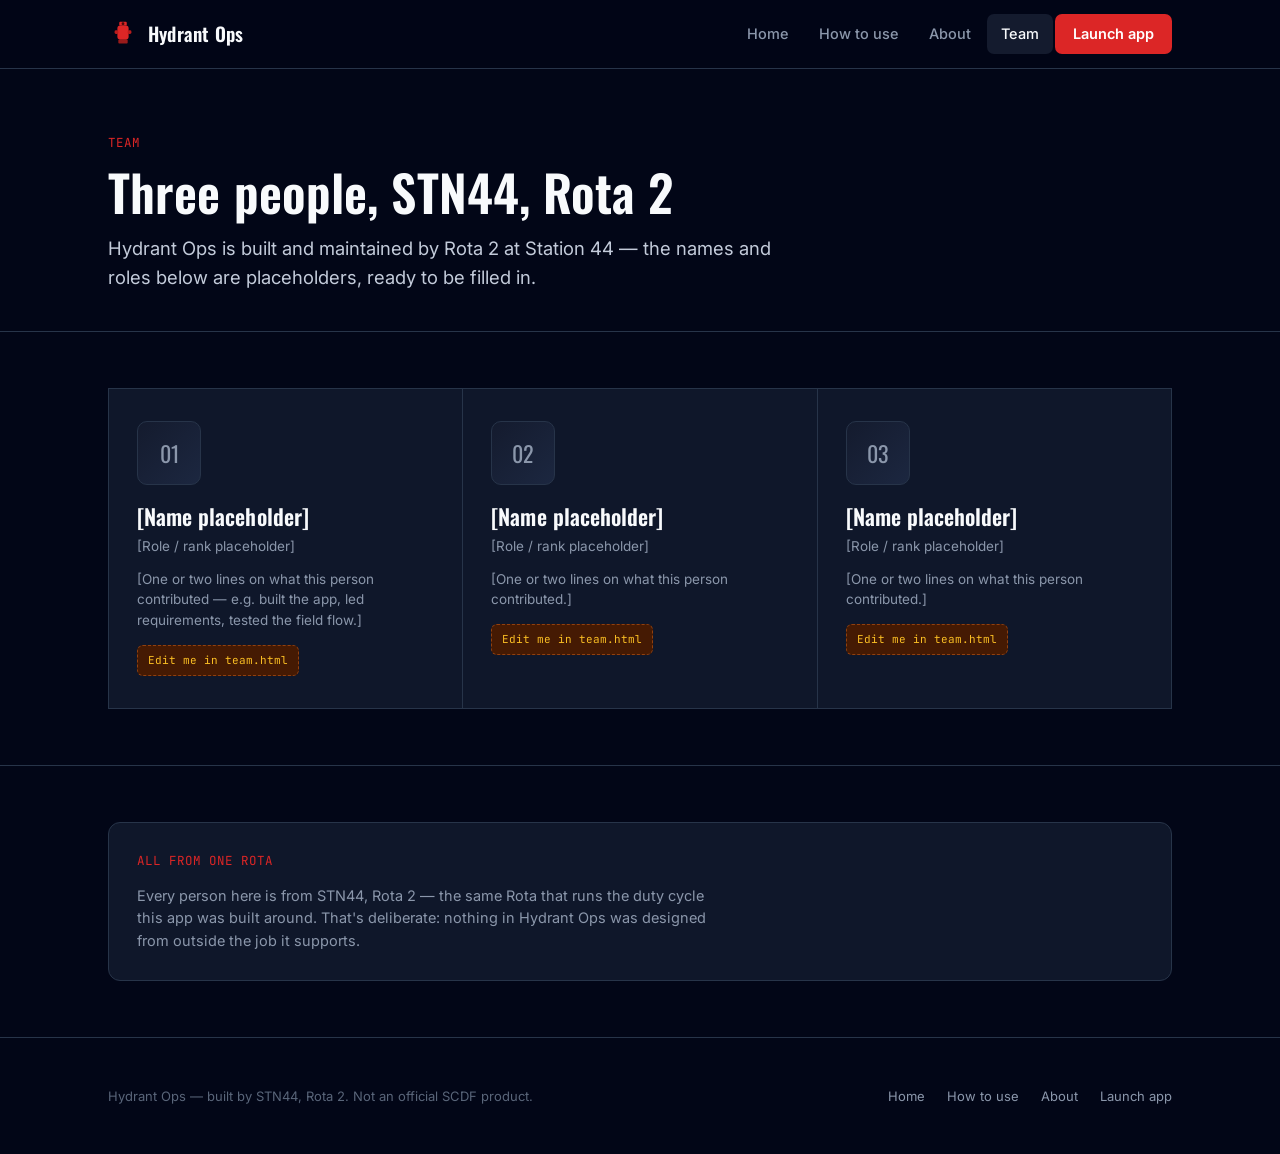
==== team.html @ edb70ab9 "Add files required for landing page" ====
<!DOCTYPE html>
<html lang="en">
<head>
<meta charset="UTF-8">
<meta name="viewport" content="width=device-width, initial-scale=1">
<title>Team — Hydrant Ops</title>
<meta name="description" content="The team behind Hydrant Ops — STN44, Rota 2.">
<link rel="icon" href="data:image/svg+xml,<svg xmlns=%22http://www.w3.org/2000/svg%22 viewBox=%220 0 64 64%22><rect x=%2224%22 y=%226%22 width=%2216%22 height=%228%22 rx=%222%22 fill=%22%23dc2626%22/><rect x=%2220%22 y=%2214%22 width=%2224%22 height=%2230%22 rx=%226%22 fill=%22%23dc2626%22/></svg>">
<link rel="stylesheet" href="styles.css">
<style>
  .team-card { background: var(--panel); padding: 32px 28px; }
  .avatar {
    width: 64px; height: 64px; border-radius: 10px;
    background: linear-gradient(135deg, var(--panel-raised), #1c2740);
    border: 1px solid var(--line);
    display: flex; align-items: center; justify-content: center;
    font-family: var(--display); font-size: 22px; color: var(--muted);
    margin-bottom: 18px;
  }
  .edit-note {
    font-family: var(--mono); font-size: 11px; color: var(--amber);
    background: #451a03; border: 1px dashed #92400e; border-radius: 6px;
    padding: 6px 10px; margin-top: 14px; display: inline-block;
  }
</style>
</head>
<body>

<nav class="site-nav">
  <div class="wrap">
    <a href="index.html" class="nav-brand">
      <svg class="mark" viewBox="0 0 64 64" fill="none"><rect x="24" y="6" width="16" height="8" rx="2" fill="#dc2626"/><rect x="20" y="14" width="24" height="30" rx="6" fill="#dc2626"/><rect x="14" y="24" width="8" height="8" rx="3" fill="#b91c1c"/><rect x="42" y="24" width="8" height="8" rx="3" fill="#b91c1c"/><rect x="22" y="44" width="20" height="8" rx="2" fill="#991b1b"/><circle cx="32" cy="10" r="3" fill="#450a0a"/></svg>
      Hydrant Ops
    </a>
    <div class="nav-links">
      <a href="index.html">Home</a>
      <a href="how-to-use.html">How to use</a>
      <a href="about.html">About</a>
      <a href="team.html" class="current">Team</a>
      <a href="https://heyhydrant.netlify.app" class="nav-cta" target="_blank" rel="noopener">Launch app</a>
    </div>
    <button class="nav-toggle" aria-label="Menu">
      <svg width="18" height="18" viewBox="0 0 24 24" fill="none" stroke="currentColor" stroke-width="2"><line x1="3" y1="6" x2="21" y2="6"/><line x1="3" y1="12" x2="21" y2="12"/><line x1="3" y1="18" x2="21" y2="18"/></svg>
    </button>
  </div>
</nav>

<section class="tight" style="padding-top:64px; padding-bottom:40px;">
  <div class="wrap">
    <p class="eyebrow">TEAM</p>
    <h1 style="font-size:clamp(32px,5vw,50px);">Three people, STN44, Rota 2</h1>
    <p class="lede" style="margin-top:16px;">Hydrant Ops is built and maintained by Rota 2 at Station 44 — the names and roles below are placeholders, ready to be filled in.</p>
  </div>
</section>

<section class="tight">
  <div class="wrap">
    <div class="grid-3">
      <div class="team-card">
        <div class="avatar">01</div>
        <h3>[Name placeholder]</h3>
        <p style="margin-top:6px; font-size:13.5px;">[Role / rank placeholder]</p>
        <p style="margin-top:12px; font-size:13.5px;">[One or two lines on what this person contributed — e.g. built the app, led requirements, tested the field flow.]</p>
        <span class="edit-note">Edit me in team.html</span>
      </div>
      <div class="team-card">
        <div class="avatar">02</div>
        <h3>[Name placeholder]</h3>
        <p style="margin-top:6px; font-size:13.5px;">[Role / rank placeholder]</p>
        <p style="margin-top:12px; font-size:13.5px;">[One or two lines on what this person contributed.]</p>
        <span class="edit-note">Edit me in team.html</span>
      </div>
      <div class="team-card">
        <div class="avatar">03</div>
        <h3>[Name placeholder]</h3>
        <p style="margin-top:6px; font-size:13.5px;">[Role / rank placeholder]</p>
        <p style="margin-top:12px; font-size:13.5px;">[One or two lines on what this person contributed.]</p>
        <span class="edit-note">Edit me in team.html</span>
      </div>
    </div>
  </div>
</section>

<section class="tight">
  <div class="wrap">
    <div class="cell" style="border:1px solid var(--line); border-radius:12px;">
      <p class="eyebrow">ALL FROM ONE ROTA</p>
      <p style="font-size:14.5px; max-width:64ch;">Every person here is from STN44, Rota 2 — the same Rota that runs the duty cycle this app was built around. That's deliberate: nothing in Hydrant Ops was designed from outside the job it supports.</p>
    </div>
  </div>
</section>

<footer>
  <div class="wrap">
    <p>Hydrant Ops — built by STN44, Rota 2. Not an official SCDF product.</p>
    <div class="foot-links">
      <a href="index.html">Home</a>
      <a href="how-to-use.html">How to use</a>
      <a href="about.html">About</a>
      <a href="https://heyhydrant.netlify.app" target="_blank" rel="noopener">Launch app</a>
    </div>
  </div>
</footer>

<script src="site.js"></script>
</body>
</html>
---- styles.css ----
@import url('https://fonts.googleapis.com/css2?family=Oswald:wght@500;600;700&family=Inter:wght@400;500;600;700&family=JetBrains+Mono:wght@500&display=swap');

:root {
  --ink: #020617;
  --panel: #0f172a;
  --panel-raised: #141b2e;
  --line: #273449;
  --paper: #f8fafc;
  --muted: #8b97ab;
  --muted-dim: #596579;
  --red: #dc2626;
  --red-dim: #7f1d1d;
  --amber: #fbbf24;
  --green: #4ade80;
  --purple: #a855f7;

  --display: 'Oswald', 'Arial Narrow', sans-serif;
  --body: 'Inter', -apple-system, sans-serif;
  --mono: 'JetBrains Mono', monospace;

  --max: 1120px;
}

* { box-sizing: border-box; }

html { scroll-behavior: smooth; }

body {
  margin: 0;
  background: var(--ink);
  color: var(--paper);
  font-family: var(--body);
  font-size: 16px;
  line-height: 1.55;
  -webkit-font-smoothing: antialiased;
}

img { max-width: 100%; display: block; }

a { color: inherit; }

.wrap {
  max-width: var(--max);
  margin: 0 auto;
  padding: 0 28px;
}

/* ---------- Nav ---------- */

.site-nav {
  position: sticky;
  top: 0;
  z-index: 50;
  background: rgba(2, 6, 23, 0.92);
  backdrop-filter: blur(10px);
  border-bottom: 1px solid var(--line);
}

.site-nav .wrap {
  display: flex;
  align-items: center;
  justify-content: space-between;
  height: 68px;
}

.nav-brand {
  display: flex;
  align-items: center;
  gap: 10px;
  text-decoration: none;
  font-family: var(--display);
  font-weight: 600;
  font-size: 19px;
  letter-spacing: 0.01em;
  color: var(--paper);
}

.nav-brand .mark {
  width: 30px;
  height: 30px;
  flex-shrink: 0;
}

.nav-links {
  display: flex;
  align-items: center;
  gap: 2px;
}

.nav-links a {
  text-decoration: none;
  font-size: 14.5px;
  font-weight: 500;
  color: var(--muted);
  padding: 9px 14px;
  border-radius: 7px;
  transition: color 0.15s, background 0.15s;
}

.nav-links a:hover { color: var(--paper); background: var(--panel); }
.nav-links a.current { color: var(--paper); background: var(--panel-raised); }

.nav-cta {
  background: var(--red);
  color: #fff !important;
  padding: 9px 18px !important;
  border-radius: 7px;
  font-weight: 600 !important;
}
.nav-cta:hover { background: #c01f1f !important; }

.nav-toggle {
  display: none;
  background: none;
  border: 1px solid var(--line);
  border-radius: 7px;
  color: var(--paper);
  width: 40px;
  height: 40px;
  align-items: center;
  justify-content: center;
}

/* ---------- Typography ---------- */

h1, h2, h3, h4 {
  font-family: var(--display);
  font-weight: 600;
  letter-spacing: 0.002em;
  margin: 0;
  color: var(--paper);
}

h1 { font-size: clamp(38px, 6vw, 64px); line-height: 1.03; }
h2 { font-size: clamp(28px, 4vw, 42px); line-height: 1.08; }
h3 { font-size: 22px; line-height: 1.2; }
h4 { font-size: 17px; line-height: 1.3; }

p { margin: 0; color: var(--muted); max-width: 62ch; }
p.lede { font-size: 18.5px; color: #c3cbda; max-width: 56ch; }

.eyebrow {
  font-family: var(--mono);
  font-size: 12.5px;
  color: var(--red);
  margin: 0 0 14px;
}

/* ---------- Buttons ---------- */

.btn {
  display: inline-flex;
  align-items: center;
  gap: 9px;
  font-family: var(--body);
  font-weight: 600;
  font-size: 15px;
  padding: 13px 24px;
  border-radius: 8px;
  border: 1px solid transparent;
  cursor: pointer;
  text-decoration: none;
  transition: transform 0.12s ease, background 0.15s, border-color 0.15s;
}
.btn:active { transform: scale(0.98); }

.btn-primary { background: var(--red); color: #fff; }
.btn-primary:hover { background: #c01f1f; }

.btn-ghost { background: transparent; color: var(--paper); border-color: var(--line); }
.btn-ghost:hover { border-color: var(--muted); }

.btn-sm { padding: 9px 16px; font-size: 13.5px; }

/* ---------- Sections ---------- */

section { padding: 88px 0; border-bottom: 1px solid var(--line); }
section:last-of-type { border-bottom: none; }
section.tight { padding: 56px 0; }

.section-head { max-width: 640px; margin-bottom: 48px; }

/* ---------- Grids & cards ---------- */

.grid-3 { display: grid; grid-template-columns: repeat(3, 1fr); gap: 1px; background: var(--line); border: 1px solid var(--line); }
.grid-2 { display: grid; grid-template-columns: repeat(2, 1fr); gap: 1px; background: var(--line); border: 1px solid var(--line); }

.cell {
  background: var(--panel);
  padding: 28px;
}

.feature-card {
  background: var(--panel);
  padding: 30px 28px;
  display: flex;
  flex-direction: column;
  gap: 14px;
}

.feature-card .icon-tag {
  width: 38px; height: 38px;
  border-radius: 8px;
  display: flex; align-items: center; justify-content: center;
  background: var(--panel-raised);
  border: 1px solid var(--line);
}

.feature-card h3 { font-size: 18px; }
.feature-card p { font-size: 14.5px; }

.feature-card.expandable { cursor: pointer; }
.feature-card .detail {
  max-height: 0;
  overflow: hidden;
  transition: max-height 0.3s ease;
  font-size: 13.5px;
  color: var(--muted-dim);
}
.feature-card.open .detail { max-height: 240px; }

.feature-card .expand-row {
  display: flex; align-items: center; justify-content: space-between;
  font-family: var(--mono); font-size: 11.5px; color: var(--muted-dim);
}
.feature-card .expand-row svg { transition: transform 0.25s; }
.feature-card.open .expand-row svg { transform: rotate(180deg); }

/* ---------- Stat strip ---------- */

.stat-strip { display: grid; grid-template-columns: repeat(4, 1fr); gap: 1px; background: var(--line); border: 1px solid var(--line); }
.stat-cell { background: var(--panel); padding: 26px 24px; text-align: left; }
.stat-num { font-family: var(--display); font-size: 36px; color: var(--paper); font-weight: 600; }
.stat-label { font-size: 13px; color: var(--muted); margin-top: 4px; }

/* ---------- Timeline (origin story) ---------- */

.timeline { position: relative; padding-left: 28px; border-left: 2px solid var(--line); display: flex; flex-direction: column; gap: 36px; }
.timeline-item { position: relative; }
.timeline-item::before {
  content: ''; position: absolute; left: -34px; top: 4px;
  width: 11px; height: 11px; border-radius: 50%;
  background: var(--red); border: 3px solid var(--ink);
}
.timeline-item .tl-date { font-family: var(--mono); font-size: 12.5px; color: var(--red); margin-bottom: 6px; }
.timeline-item p { font-size: 15px; color: #c3cbda; }

/* ---------- Phone frame (screenshots) ---------- */

.phone-frame {
  border: 1px solid var(--line);
  border-radius: 20px;
  background: var(--panel);
  padding: 10px;
  max-width: 300px;
}
.phone-screen {
  border-radius: 12px;
  overflow: hidden;
  background: var(--ink);
}

/* ---------- Footer ---------- */

footer {
  padding: 48px 0;
  border-top: 1px solid var(--line);
}
footer .wrap {
  display: flex;
  justify-content: space-between;
  align-items: center;
  flex-wrap: wrap;
  gap: 16px;
}
footer p { font-size: 13px; color: var(--muted-dim); }
footer .foot-links { display: flex; gap: 22px; }
footer .foot-links a { font-size: 13px; color: var(--muted); text-decoration: none; }
footer .foot-links a:hover { color: var(--paper); }

/* ---------- Demo widget ---------- */

.demo-shell {
  border: 1px solid var(--line);
  border-radius: 16px;
  background: var(--panel);
  overflow: hidden;
}
.demo-topbar {
  display: flex; align-items: center; gap: 10px;
  padding: 12px 18px;
  border-bottom: 1px solid var(--line);
  font-family: var(--mono); font-size: 12px; color: var(--muted-dim);
}
.demo-dot { width: 9px; height: 9px; border-radius: 50%; background: var(--line); }
.demo-body {
  display: grid; grid-template-columns: 340px 1fr;
}
.demo-phone-col { border-right: 1px solid var(--line); padding: 28px; display: flex; justify-content: center; }
.demo-narrative-col { padding: 32px; }

/* ---------- Status badges (reused app vocabulary) ---------- */

.badge { display: inline-flex; align-items: center; gap: 5px; font-size: 11px; font-weight: 600; padding: 3px 9px; border-radius: 999px; }
.badge-red { background: var(--red-dim); color: #fca5a5; }
.badge-amber { background: #451a03; color: var(--amber); }
.badge-green { background: #052e16; color: var(--green); }
.badge-purple { background-color: #3b0764; color: #e9d5ff; }

/* ---------- Guide page steps ---------- */

.guide-step {
  display: grid;
  grid-template-columns: 340px 1fr;
  gap: 40px;
  padding: 56px 0;
  border-bottom: 1px solid var(--line);
  align-items: center;
}
.guide-step:first-child { padding-top: 0; }
.guide-step:last-child { border-bottom: none; }
.guide-step.reverse { direction: rtl; }
.guide-step.reverse > * { direction: ltr; }
.guide-step .tag-num { font-family: var(--mono); color: var(--red); font-size: 13px; margin-bottom: 10px; }
.guide-step ul { margin: 14px 0 0; padding-left: 18px; color: var(--muted); font-size: 14.5px; }
.guide-step li { margin-bottom: 7px; }

/* ---------- Tabs (how-to-use nav) ---------- */

.role-tabs { display: flex; gap: 8px; margin-bottom: 40px; border-bottom: 1px solid var(--line); }
.role-tab {
  background: none; border: none; color: var(--muted);
  font-family: var(--body); font-weight: 600; font-size: 15px;
  padding: 12px 4px; margin-right: 28px;
  border-bottom: 2px solid transparent;
  cursor: pointer;
}
.role-tab.active { color: var(--paper); border-bottom-color: var(--red); }
.role-panel { display: none; }
.role-panel.active { display: block; }

/* ---------- Responsive ---------- */

@media (max-width: 860px) {
  .nav-links { display: none; }
  .nav-toggle { display: flex; }
  .grid-3, .stat-strip { grid-template-columns: 1fr; }
  .grid-2 { grid-template-columns: 1fr; }
  .guide-step, .guide-step.reverse { grid-template-columns: 1fr; direction: ltr; }
  .demo-body { grid-template-columns: 1fr; }
  .demo-phone-col { border-right: none; border-bottom: 1px solid var(--line); }
  section { padding: 56px 0; }
}

@media (prefers-reduced-motion: reduce) {
  * { transition-duration: 0.01ms !important; animation-duration: 0.01ms !important; }
}

:focus-visible { outline: 2px solid var(--red); outline-offset: 2px; }
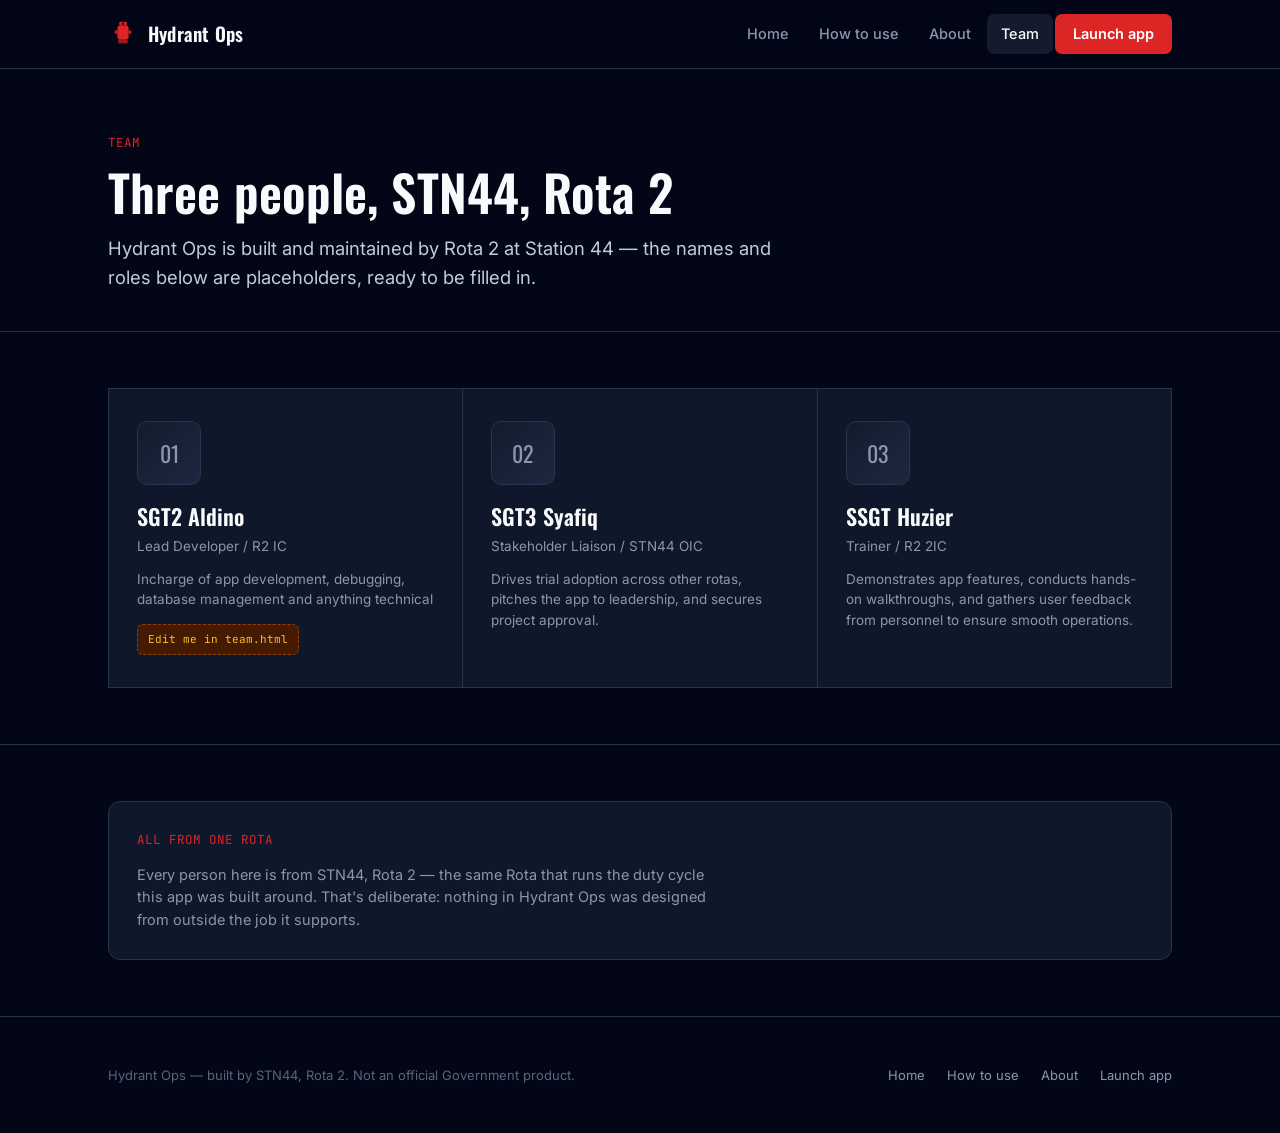
==== commit 8b60ca31: "Update team.html Updated team info" ====
--- a/team.html
+++ b/team.html
@@ -58,24 +58,24 @@
     <div class="grid-3">
       <div class="team-card">
         <div class="avatar">01</div>
-        <h3>[Name placeholder]</h3>
-        <p style="margin-top:6px; font-size:13.5px;">[Role / rank placeholder]</p>
-        <p style="margin-top:12px; font-size:13.5px;">[One or two lines on what this person contributed — e.g. built the app, led requirements, tested the field flow.]</p>
+        <h3>SGT2 Aldino</h3>
+        <p style="margin-top:6px; font-size:13.5px;">Lead Developer / R2 IC </p>
+        <p style="margin-top:12px; font-size:13.5px;">Incharge of app development, debugging, database management and anything technical</p>
         <span class="edit-note">Edit me in team.html</span>
       </div>
       <div class="team-card">
         <div class="avatar">02</div>
-        <h3>[Name placeholder]</h3>
-        <p style="margin-top:6px; font-size:13.5px;">[Role / rank placeholder]</p>
-        <p style="margin-top:12px; font-size:13.5px;">[One or two lines on what this person contributed.]</p>
-        <span class="edit-note">Edit me in team.html</span>
+        <h3>SGT3 Syafiq</h3>
+        <p style="margin-top:6px; font-size:13.5px;">Stakeholder Liaison / STN44 OIC </p>
+        <p style="margin-top:12px; font-size:13.5px;">Drives trial adoption across other rotas, pitches the app to leadership, and secures project approval.</p>
+
       </div>
       <div class="team-card">
         <div class="avatar">03</div>
-        <h3>[Name placeholder]</h3>
-        <p style="margin-top:6px; font-size:13.5px;">[Role / rank placeholder]</p>
-        <p style="margin-top:12px; font-size:13.5px;">[One or two lines on what this person contributed.]</p>
-        <span class="edit-note">Edit me in team.html</span>
+        <h3>SSGT Huzier</h3>
+        <p style="margin-top:6px; font-size:13.5px;">Trainer / R2 2IC</p>
+        <p style="margin-top:12px; font-size:13.5px;">Demonstrates app features, conducts hands-on walkthroughs, and gathers user feedback from personnel to ensure smooth operations.</p>
+
       </div>
     </div>
   </div>
@@ -92,7 +92,7 @@
 
 <footer>
   <div class="wrap">
-    <p>Hydrant Ops — built by STN44, Rota 2. Not an official SCDF product.</p>
+    <p>Hydrant Ops — built by STN44, Rota 2. Not an official Government product.</p>
     <div class="foot-links">
       <a href="index.html">Home</a>
       <a href="how-to-use.html">How to use</a>
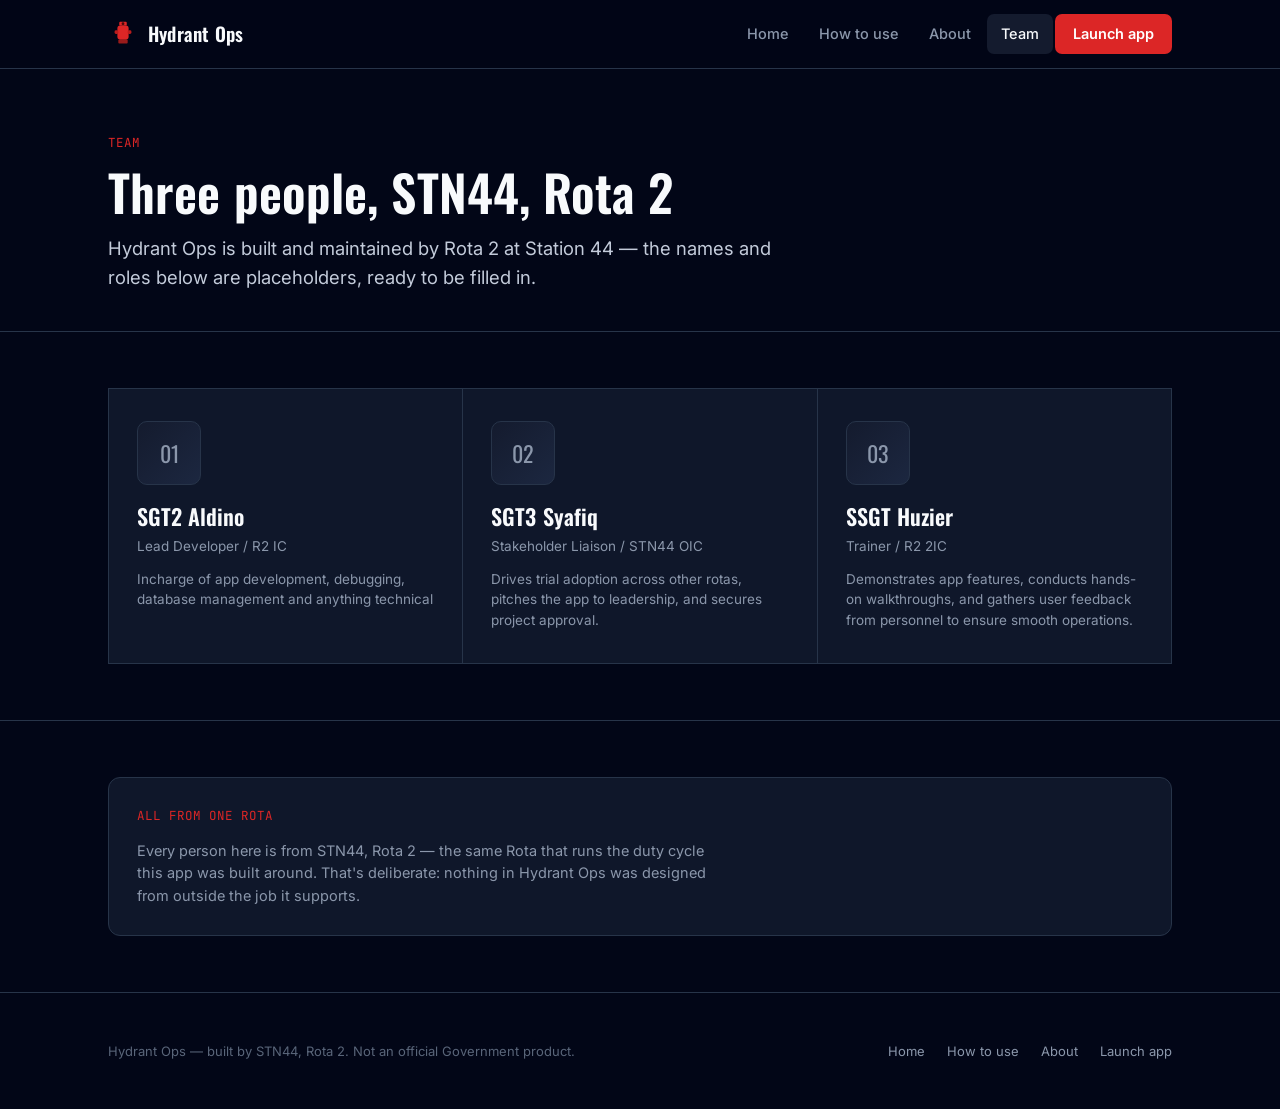
==== commit 18328781: "Update team.html" ====
--- a/team.html
+++ b/team.html
@@ -61,7 +61,6 @@
         <h3>SGT2 Aldino</h3>
         <p style="margin-top:6px; font-size:13.5px;">Lead Developer / R2 IC </p>
         <p style="margin-top:12px; font-size:13.5px;">Incharge of app development, debugging, database management and anything technical</p>
-        <span class="edit-note">Edit me in team.html</span>
       </div>
       <div class="team-card">
         <div class="avatar">02</div>
